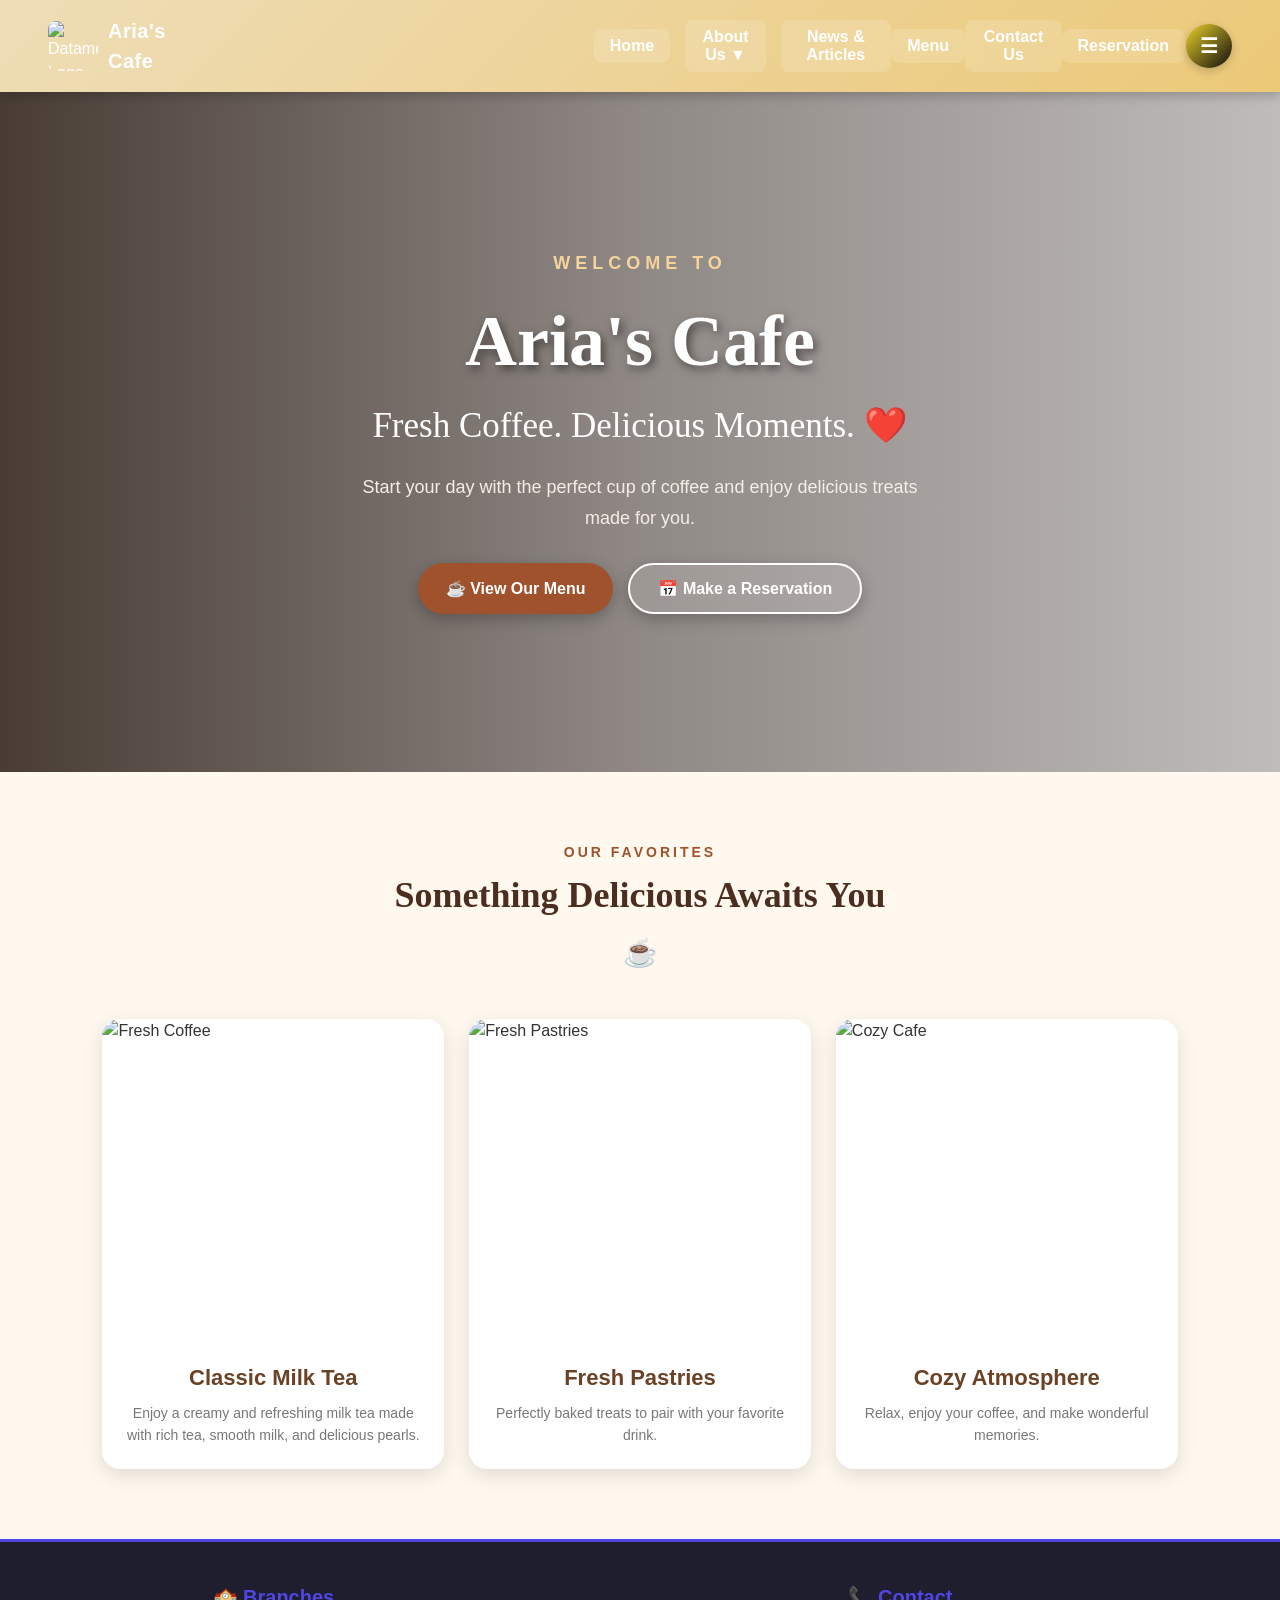
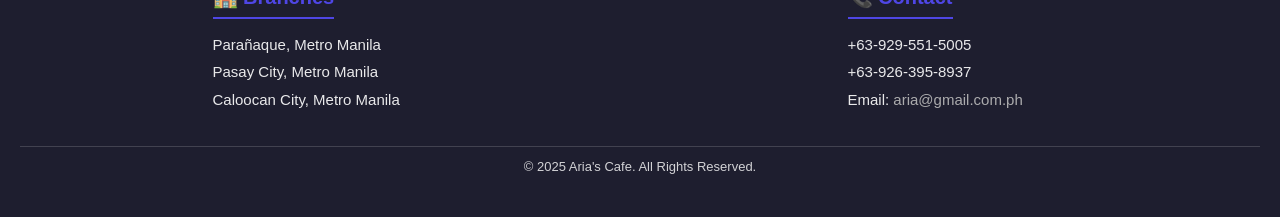
==== index.html @ 51f691fb "Add files via upload" ====
<!DOCTYPE html>
<html lang="en">
<head>
  <meta charset="UTF-8">
  <title>Aria's Cafe</title>
  <link rel="stylesheet" href="dcsa.css">
</head>
<body>

  <!-- ===== NAVIGATION ===== -->
  <nav>
    <div style="display: flex; align-items: center; gap: 10px;">
      <img src="img/olog.jpg" alt="Datamex Logo" style="width: 50px; height: 50px;">
      <strong>Aria's Cafe</strong>
    </div>
    
    <div class="nav-buttons">
      <button class="btn" onclick="window.location.href='index.html'">Home</button>
      <div class="dropdown">
        <button class="btn">About Us ▼</button>
        <div class="dropdown-content">
          <button onclick="window.location.href='history.html'">Our History</button>   
          <button onclick="window.location.href='mission.html'">Our Mission & Vision</button>
        </div>
      </div>

      <button class="btn" onclick="window.location.href='news.html'">News & Articles</button>
    </div>

    <button class="btn" onclick="window.location.href='menu.html'">Menu</button>
  </div>

    <button class="btn" onclick="window.location.href='contact.html'">Contact Us</button>
  </div>

  <button class="btn" onclick="window.location.href='reservation.html'">Reservation</button>
</div>

    <div class="profile-wrapper" id="profileWrapper">
      <button id="profileBtn" class="profile-btn" aria-haspopup="true" aria-expanded="false">☰</button>
      <ul id="profileMenu" class="profile-menu">
        <li><a href="profile.html" class="profile-item">👤 My Profile</a></li>
        <li><a href="login.html" id="logoutBtn" class="profile-item">➜] Logout</a></li>
      </ul>
    </div>
  </nav>

  <!-- ===== HOME SECTION ===== -->
<section id="home" class="home-hero">

  <div class="hero-overlay"></div>

  <div class="hero-content">
    <p class="hero-small">WELCOME TO</p>

    <h1>Aria's Cafe</h1>

    <p class="hero-subtitle">
      Fresh Coffee. Delicious Moments. ❤️
    </p>

    <p class="hero-description">
      Start your day with the perfect cup of coffee
      and enjoy delicious treats made for you.
    </p>

    <div class="hero-buttons">
      <button onclick="window.location.href='menu.html'" class="hero-btn">
        ☕ View Our Menu
      </button>

      <button onclick="window.location.href='reservation.html'" class="hero-btn outline">
        📅 Make a Reservation
      </button>
    </div>
  </div>

</section>

<!-- ===== FEATURED SECTION ===== -->
<section class="featured-section">

  <div class="section-title">
    <p>OUR FAVORITES</p>
    <h2>Something Delicious Awaits You</h2>
    <span>☕</span>
  </div>

  <div class="featured-grid">

    <div class="featured-card">
      <img src="img/b1.jpg" alt="Fresh Coffee">
      <div class="featured-info">
        <h3>Classic Milk Tea</h3>
        <p>
          Enjoy a creamy and refreshing milk tea made with rich tea, smooth milk, and delicious pearls.
        </p>
      </div>
    </div>

    <div class="featured-card">
      <img src="img/b3.jpg" alt="Fresh Pastries">
      <div class="featured-info">
        <h3>Fresh Pastries</h3>
        <p>
          Perfectly baked treats to pair with your favorite drink.
        </p>
      </div>
    </div>

    <div class="featured-card">
      <img src="img/b4.jpg" alt="Cozy Cafe">
      <div class="featured-info">
        <h3>Cozy Atmosphere</h3>
        <p>
          Relax, enjoy your coffee, and make wonderful memories.
        </p>
      </div>
    </div>

  </div>

</section>


  


  <!-- ===== FOOTER ===== -->
  <footer class="footer">
    <div class="footer-container">
      
      <div class="footer-section">
        <h2>🏫 Branches</h2>
        <p>Parañaque, Metro Manila</p>
        <p>Pasay City, Metro Manila</p>
        <p>Caloocan City, Metro Manila</p>
      </div>

      <div class="footer-section">
        <h2>📞 Contact</h2>
        <p>+63-929-551-5005</p>
        <p>+63-926-395-8937</p>
        <p>Email: <a href="mailto:info@datamex.edu.ph">aria@gmail.com.ph</a></p>
      </div>

    </div>

    <div class="footer-bottom">
      <p>© 2025 Aria's Cafe. All Rights Reserved.</p>
    </div>
  </footer>

  <script src="dcsa.js"></script>
</body>
</html>
---- dcsa.css ----
/* =====================================
   GLOBAL STYLES
===================================== */
* {
  box-sizing: border-box;
  margin: 0;
  padding: 0;
}

body {
  font-family: "Segoe UI", Arial, sans-serif;
  background-color: #f3f4f6;
  color: #333;
  line-height: 1.5;
  display: flex;
  flex-direction: column;
  min-height: 100vh;
}

/* Containers */
.container {
  padding: 1rem;
}

.page, main, .content-wrapper {
  flex: 1;
  min-height: 100vh;
}

/* =====================================
   NAVIGATION BAR
===================================== */
nav {
  background: linear-gradient(135deg, #eeddb7, #ecc978);
  color: white;
  padding: 1rem 3rem;
  display: flex;
  justify-content: space-between;
  align-items: center;
  box-shadow: 0 4px 10px rgba(0,0,0,0.2);
  position: sticky;
  top: 0;
  z-index: 1000;
}

nav img {
  border-radius: 8px;
}

nav strong {
  font-size: 20px;
  letter-spacing: 0.5px;
}

.nav-buttons {
  display: flex;
  align-items: center;
  gap: 15px;
  margin-left: 35%;
}

/* Navigation Buttons */
nav button {
  padding: 8px 16px;
  border: none;
  border-radius: 8px;
  cursor: pointer;
  font-size: 16px;
  font-weight: bold;
  transition: all 0.3s ease;
}

nav .btn {
  background: rgba(255, 255, 255, 0.15);
  color: #fff;
  backdrop-filter: blur(6px);
}

nav .btn:hover {
  color: black;
  background-color: white;
  transform: translateY(-2px);
}

nav .btn-outline {
  background: transparent;
  border: 2px solid white;
  color: white;
}

nav .btn-outline:hover {
  background: white;
  color: #b22222;
  transform: translateY(-2px);
}

/* Dropdown */
.dropdown {
  position: relative;
  display: inline-block;
}

.dropdown-content {
  display: none;
  position: absolute;
  background: #f9f9f9;
  min-width: 160px;
  border-radius: 6px;
  box-shadow: 0px 4px 10px rgba(0,0,0,0.1);
  overflow: hidden;
  z-index: 1;
}

.dropdown-content button {
  width: 100%;
  background: none;
  border: none;
  color: #333;
  text-align: left;
  padding: 10px 15px;
  font-size: 14px;
  cursor: pointer;
  transition: background 0.2s;
}

.dropdown-content button:hover {
  background: #e3a023;
  color: white;
}

.dropdown:hover .dropdown-content {
  display: block;
}

/* =====================================
   PROFILE DROPDOWN
===================================== */
.profile-wrapper {
  position: relative;
  display: inline-block;
}

.profile-btn {
  background: linear-gradient(135deg, #ead02a, #0e0d0d);
  color: white;
  font-size: 20px;
  padding: 10px 14px;
  border: none;
  border-radius: 50%;
  cursor: pointer;
  transition: all 0.3s ease;
  box-shadow: 0 3px 10px rgba(0,0,0,0.2);
}

.profile-btn:hover {
  transform: scale(1.1);
  background: linear-gradient(135deg, #0e0d0d, #ead02a);
}

.profile-menu {
  position: absolute;
  top: 55px;
  right: 0;
  background: white;
  border-radius: 10px;
  list-style: none;
  padding: 8px 0;
  margin: 0;
  width: 170px;
  box-shadow: 0 6px 20px rgba(0,0,0,0.15);
  display: none;
  opacity: 0;
  transform: translateY(-10px);
  transition: all 0.25s ease;
  z-index: 999;
}

.profile-menu.show {
  display: block;
  opacity: 1;
  transform: translateY(0);
}

.profile-item {
  display: block;
  padding: 10px 15px;
  text-decoration: none;
  color: #333;
  font-weight: 500;
  transition: background 0.3s, color 0.3s;
}

.profile-item:hover {
  background: linear-gradient(135deg, #004aad1a, #8000001a);
  color: #800000;
}

/* =====================================
   CONTENT & CARDS
===================================== */
.bgimg {
  background: url("img/gb.jpg") center/cover no-repeat;
  min-height: 100vh;
  position: relative;
  color: #e5dcc159;
}

.card {
  background: #fff;
  padding: 1.5rem;
  border-radius: 10px;
  margin-bottom: 1.5rem;
  box-shadow: 0 4px 10px rgba(0,0,0,0.08);
  transition: transform 0.2s ease, box-shadow 0.2s ease;
}

.card:hover {
  transform: translateY(-3px);
  box-shadow: 0 6px 14px rgba(0,0,0,0.12);
}

/* Inputs */
.input {
  width: 100%;
  padding: 10px 12px;
  margin: 8px 0;
  border: 1.5px solid #d1d5db;
  border-radius: 6px;
  font-size: 15px;
  outline: none;
  transition: border-color 0.2s, box-shadow 0.2s;
}

.input:focus {
  border-color: #4F46E5;
  box-shadow: 0 0 0 3px rgba(79, 70, 229, 0.15);
}

/* Buttons */
.btn-main {
  background: linear-gradient(135deg, #4F46E5, #6366F1);
  color: #fff;
  border: none;
  padding: 10px 18px;
  border-radius: 6px;
  cursor: pointer;
  font-size: 15px;
  font-weight: 500;
  transition: background 0.2s ease, transform 0.1s ease;
}

.btn-main:hover {
  background: linear-gradient(135deg, #4338CA, #4F46E5);
  transform: translateY(-1px);
}

.btn-main:active {
  transform: translateY(1px);
  opacity: 0.9;
}

/* Tables */
table {
  width: 100%;
  border-collapse: collapse;
  margin-top: 10px;
  font-size: 14px;
}

th, td {
  padding: 8px;
  border-bottom: 1px solid #ddd;
  text-align: left;
}

th {
  background: #f3f4f6;
}

.menu {
  display: none;
  max-width: 900px;
  min-height: 100vh;
  margin: 30px auto;
  padding: 20px;
  border-radius: 12px;
  background: #fff;
  box-shadow: 0 4px 12px rgba(0,0,0,0.1);
}

.menu h2 {
  text-align: center;
  background-color: wheat;
  padding: 10px;
  border-radius: 8px;
  margin-bottom: 20px;
}

.menu-grid {
  display: grid;
  grid-template-columns: repeat(auto-fill, minmax(140px, 1fr));
  grid-auto-rows: 1fr;   /* Keeps row height consistent */
  gap: 15px;
  max-height: 550px;   
  overflow-y: auto;     
  padding: 10px;
}

.menu-item {
  background: rgb(229, 211, 179);
  border: 1px solid #ddd;
  border-radius: 10px;
  padding: 10px;
  text-align: center;
  font-size: 14px;
}

.menu-item img {
  width: 100%;
  height: 150px;   /* smaller images */
  object-fit: cover;
  border-radius: 8px;
  margin-bottom: 8px;
}

.menu-item h5 {
  margin: 5px 0;
  font-size: 14px;
  font-weight: 600;
  color: #333;
}

.menu-description{
  font-size:13px;
  color:#777;
  line-height:1.5;
  min-height:40px;
  margin:8px 10px;
}

.menu-price{
  font-size:17px;
  font-weight:bold;
  color:brown;
  margin:8px 0;
}

.menu-item{
  text-align:center;
}

.menu-item img{
  width:100%;
  height:180px;
  object-fit:cover;
  border-radius:15px;
}

.menu-item p {
  margin: 3px 0;
  color: #555;
  font-size: 13px;
}

.menu-item button {
  background: #a0522d;
  color: white;
  border: none;
  padding: 6px 12px;
  border-radius: 5px;
  cursor: pointer;
  font-size: 13px;
}

.menu-item button:hover {
  background: #8b3e1e;
}

/* Tabs */
.menu-tabs {
  display: flex;
  justify-content: center;
  margin-top: 20px;
  margin-bottom: -25px;
  gap: 40px;
  margin-right: 30%;
}

.tablink {
  background-color: #a0522d;
  color: #fff;
  border: none;
  padding: 12px 24px;
  border-radius: 8px;
  cursor: pointer;
  font-size: 16px;
  transition: 0.3s;
}

.tablink:hover {
  background-color: #8b3e1e;
  transform: translateY(-2px);
}

.tablink.active {
  background-color:  rgb(233, 202, 143);  
}


.order-btn, .remove-btn, #confirm-btn {
  background: #a0522d;
  color: #fff;
  border: none;
  padding: 8px 14px;
  border-radius: 6px;
  cursor: pointer;
  transition: 0.3s;
}

.order-btn:hover, .remove-btn:hover, #confirm-btn:hover {
  background: #8b3e1e;
}

.remove-btn {
  margin-left: 10px;
  background: rgb(237, 232, 233);
}


/* ================================
   CART SECTION
================================ */

#cart {
  max-width: 650px;
  margin: 30px auto;
  padding: 20px;
  background: #ffffff;
  border-radius: 12px;
  box-shadow: 0 4px 12px rgba(0,0,0,0.1);
}

#cart h3 {
  margin-bottom: 15px;
  font-size: 22px;
}

/* Cart List */
#cart ul {
  list-style: none;
  padding: 0;
  margin: 0;
}

/* Each Cart Item */
#cart-list li {
  display: flex;
  align-items: center;
  gap: 12px;
  margin-bottom: 10px;
  padding: 8px;
  border-bottom: 1px solid #eee;
}

/* Product Image */
.cart-img {
  width: 45px;
  height: 45px;
  object-fit: cover;
  border-radius: 6px;
}

/* Item Info */
.cart-info {
  flex: 1;
  font-size: 14px;
}

/* Remove Button */
.remove-btn {
  cursor: pointer;
  color: red;
  font-size: 12px;
  transition: 0.2s;
}

.remove-btn:hover {
  transform: scale(1.1);
}

/* Confirm Order Button */
#confirm-btn {
  margin-top: 15px;
  width: 100%;
  font-size: 16px;
  padding: 10px;

}
/* Popup overlay */
.popup {
display: none; 
position: fixed;
z-index: 2000; 
left: 0;
top: 0;
width: 100%; 
height: 100%; 
background: rgba(0,0,0,0.4); 
justify-content: center;
align-items: center;
}

/* Popup box */
.popup-content {
position: relative;
background: #fff;
padding: 20px;
border-radius: 12px;
width: 300px;
text-align: center;
box-shadow: 0 4px 10px rgba(0,0,0,0.3); 
animation: pop 0.3s ease-in-out;
}

@keyframes pop {
from { transform: scale(0.7); opacity: 0; }
to { transform: scale(1); opacity: 1; }
}

/* CHECKOUT OVERLAY */
.checkout-overlay{
  display:none;
  position:fixed;
  top:0; left:0;
  width:100%; height:100%;
  background:rgba(0,0,0,0.6);
  justify-content:center;
  align-items:center;
  z-index:999;
}

/* BOX */
.checkout-box{
  background:white;
  padding:25px;
  border-radius:12px;
  width:320px;
  animation:fadeIn 0.3s ease;
}

/* GROUP */
.checkout-group{
  margin-bottom:12px;
  display:flex;
  flex-direction:column;
}

.checkout-group label{
  font-size:14px;
  margin-bottom:5px;
}

.checkout-group input,
.checkout-group select{
  padding:10px;
  border-radius:6px;
  border:1px solid #ccc;
}

/* BUTTONS */
.checkout-buttons{
  display:flex;
  gap:10px;
  margin-top:10px;
}

.btn-confirm{
  flex:1;
  background:brown;
  color:white;
  border:none;
  padding:10px;
  border-radius:6px;
  cursor:pointer;
}

.btn-cancel{
  flex:1;
  background:#ddd;
  border:none;
  padding:10px;
  border-radius:6px;
  cursor:pointer;
}

/* ANIMATION */
@keyframes fadeIn{
  from{opacity:0; transform:scale(0.9);}
  to{opacity:1; transform:scale(1);}
}

/* =====================================
   RESERVATION SECTION - LARGE
===================================== */

.reservation-section {
  width: 100%;
  max-width: 750px;
  margin: 40px auto;
  padding: 45px 55px;
  background: #fff8f0;
  border-radius: 18px;
  box-shadow: 0 8px 25px rgba(0,0,0,0.12);
  text-align: center;
  font-family: "Poppins", sans-serif;
}

/* Reservation Title */
.reservation-section h3 {
  font-size: 30px;
  color: #6b4226;
  margin-bottom: 10px;
}

/* Description */
.reservation-section p {
  font-size: 17px;
  color: #555;
  margin-bottom: 30px;
}

/* Form */
.reservation-form {
  width: 100%;
}

/* Form Groups */
.reservation-form .form-group {
  margin-bottom: 24px;
  text-align: left;
}

/* Labels */
.reservation-form label {
  font-size: 16px;
  font-weight: 700;
  display: block;
  margin-bottom: 8px;
  color: #6b4226;
}

/* Input Fields */
.reservation-form input,
.reservation-form select {
  width: 100%;
  height: 52px;
  padding: 12px 16px;
  border: 1.5px solid #d1bfa7;
  border-radius: 10px;
  font-size: 16px;
  outline: none;
  background: white;
  transition: 0.3s;
}

/* Focus */
.reservation-form input:focus,
.reservation-form select:focus {
  border-color: #b17852;
  box-shadow: 0 0 8px rgba(177,120,82,0.35);
}

/* Reserve Button */
.reserve-btn {
  width: 100%;
  height: 55px;
  padding: 14px;
  margin-top: 8px;
  background: #b17852;
  color: white;
  font-size: 18px;
  font-weight: bold;
  border: none;
  border-radius: 10px;
  cursor: pointer;
  transition: 0.3s;
}

.reserve-btn:hover {
  background: #6b4226;
  transform: translateY(-2px);
  box-shadow: 0 5px 12px rgba(0,0,0,0.15);
}

/* =====================================
   FOOTER
===================================== */
footer {
  background: #1e1e2f;
  color: white;
  padding: 40px 20px;
  border-top: 3px solid #4F46E5;
  margin-top: auto;
}

.footer-container {
  display: flex;
  justify-content: space-around;
  flex-wrap: wrap;
  gap: 30px;
}

.footer-section {
  min-width: 220px;
}

.footer-section h2 {
  color: #4F46E5;
  font-size: 20px;
  margin-bottom: 10px;
  border-bottom: 2px solid #4F46E5;
  display: inline-block;
  padding-bottom: 5px;
}

.footer-section p {
  margin: 5px 0;
  font-size: 15px;
  opacity: 0.9;
}

.footer-section a {
  color: #bbb;
  text-decoration: none;
  transition: color 0.2s;
}

.footer-section a:hover {
  color: #fff;
}

.footer-bottom {
  text-align: center;
  border-top: 1px solid rgba(255,255,255,0.2);
  margin-top: 30px;
  padding-top: 10px;
  font-size: 13px;
  opacity: 0.8;
}

@media (max-width: 600px) {
  .footer-container {
    flex-direction: column;
    align-items: center;
    text-align: center;
  }
}

/* =====================================
   HOME HERO SECTION
===================================== */

.home-hero {
  position: relative;
  min-height: 680px;
  background-image: url("img/gb.jpg");
  background-size: cover;
  background-position: center;
  display: flex;
  align-items: center;
  justify-content: center;
  overflow: hidden;
}

.hero-overlay {
  position: absolute;
  inset: 0;
  background: linear-gradient(
    90deg,
    rgba(35, 20, 10, 0.82),
    rgba(35, 20, 10, 0.48),
    rgba(35, 20, 10, 0.25)
  );
}

.hero-content {
  position: relative;
  z-index: 2;
  text-align: center;
  color: white;
  max-width: 850px;
  padding: 40px 20px;
  animation: heroFade 1s ease;
}

.hero-small {
  font-size: 18px;
  font-weight: bold;
  letter-spacing: 5px;
  margin-bottom: 10px;
  color: #f4d49a;
}

.hero-content h1 {
  font-family: Georgia, serif;
  font-size: 72px;
  margin: 0;
  text-shadow: 3px 4px 10px rgba(0,0,0,0.5);
}

.hero-subtitle {
  font-family: "Brush Script MT", cursive;
  font-size: 35px;
  margin-top: 5px;
}

.hero-description {
  max-width: 600px;
  margin: 20px auto;
  font-size: 18px;
  line-height: 1.7;
  color: #f5eee6;
}

.hero-buttons {
  display: flex;
  justify-content: center;
  gap: 15px;
  margin-top: 30px;
  flex-wrap: wrap;
}

.hero-btn {
  border: none;
  padding: 14px 28px;
  border-radius: 30px;
  background: #a0522d;
  color: white;
  font-size: 16px;
  font-weight: bold;
  cursor: pointer;
  transition: 0.3s;
  box-shadow: 0 5px 15px rgba(0,0,0,0.25);
}

.hero-btn:hover {
  background: #7d3b20;
  transform: translateY(-3px);
}

.hero-btn.outline {
  background: rgba(255,255,255,0.12);
  border: 2px solid white;
}

.hero-btn.outline:hover {
  background: white;
  color: #6b4226;
}

@keyframes heroFade {
  from {
    opacity: 0;
    transform: translateY(25px);
  }

  to {
    opacity: 1;
    transform: translateY(0);
  }
}


/* =====================================
   FEATURED SECTION
===================================== */

.featured-section {
  background: #fff8ef;
  padding: 70px 8%;
}

.section-title {
  text-align: center;
  margin-bottom: 45px;
}

.section-title p {
  color: #a0522d;
  font-size: 14px;
  font-weight: bold;
  letter-spacing: 3px;
  margin-bottom: 5px;
}

.section-title h2 {
  color: #4b2e1f;
  font-family: Georgia, serif;
  font-size: 36px;
  margin-bottom: 10px;
}

.section-title span {
  font-size: 28px;
}

.featured-grid {
  display: grid;
  grid-template-columns: repeat(3, 1fr);
  gap: 25px;
  max-width: 1100px;
  margin: auto;
}

.featured-card {
  background: white;
  border-radius: 18px;
  overflow: hidden;
  box-shadow: 0 6px 20px rgba(0,0,0,0.12);
  transition: 0.3s;
}

.featured-card:hover {
  transform: translateY(-8px);
  box-shadow: 0 12px 28px rgba(0,0,0,0.18);
}

.featured-card img {
  width: 100%;
  height: 320px;
  object-fit: cover;
  display: block;
}

.featured-info {
  padding: 22px;
  text-align: center;
}

.featured-info h3 {
  color: #6b4226;
  font-size: 22px;
  margin-bottom: 8px;
}

.featured-info p {
  color: #777;
  font-size: 14px;
  line-height: 1.6;
}


/* =====================================
   HOME RESPONSIVE
===================================== */

@media (max-width: 800px) {

  .hero-content h1 {
    font-size: 52px;
  }

  .hero-subtitle {
    font-size: 28px;
  }

  .featured-grid {
    grid-template-columns: 1fr;
    max-width: 500px;
  }

}

@media (max-width: 500px) {

  .home-hero {
    min-height: 600px;
  }

  .hero-content h1 {
    font-size: 42px;
  }

  .hero-subtitle {
    font-size: 24px;
  }

  .hero-description {
    font-size: 15px;
  }

  .hero-btn {
    width: 100%;
  }

}
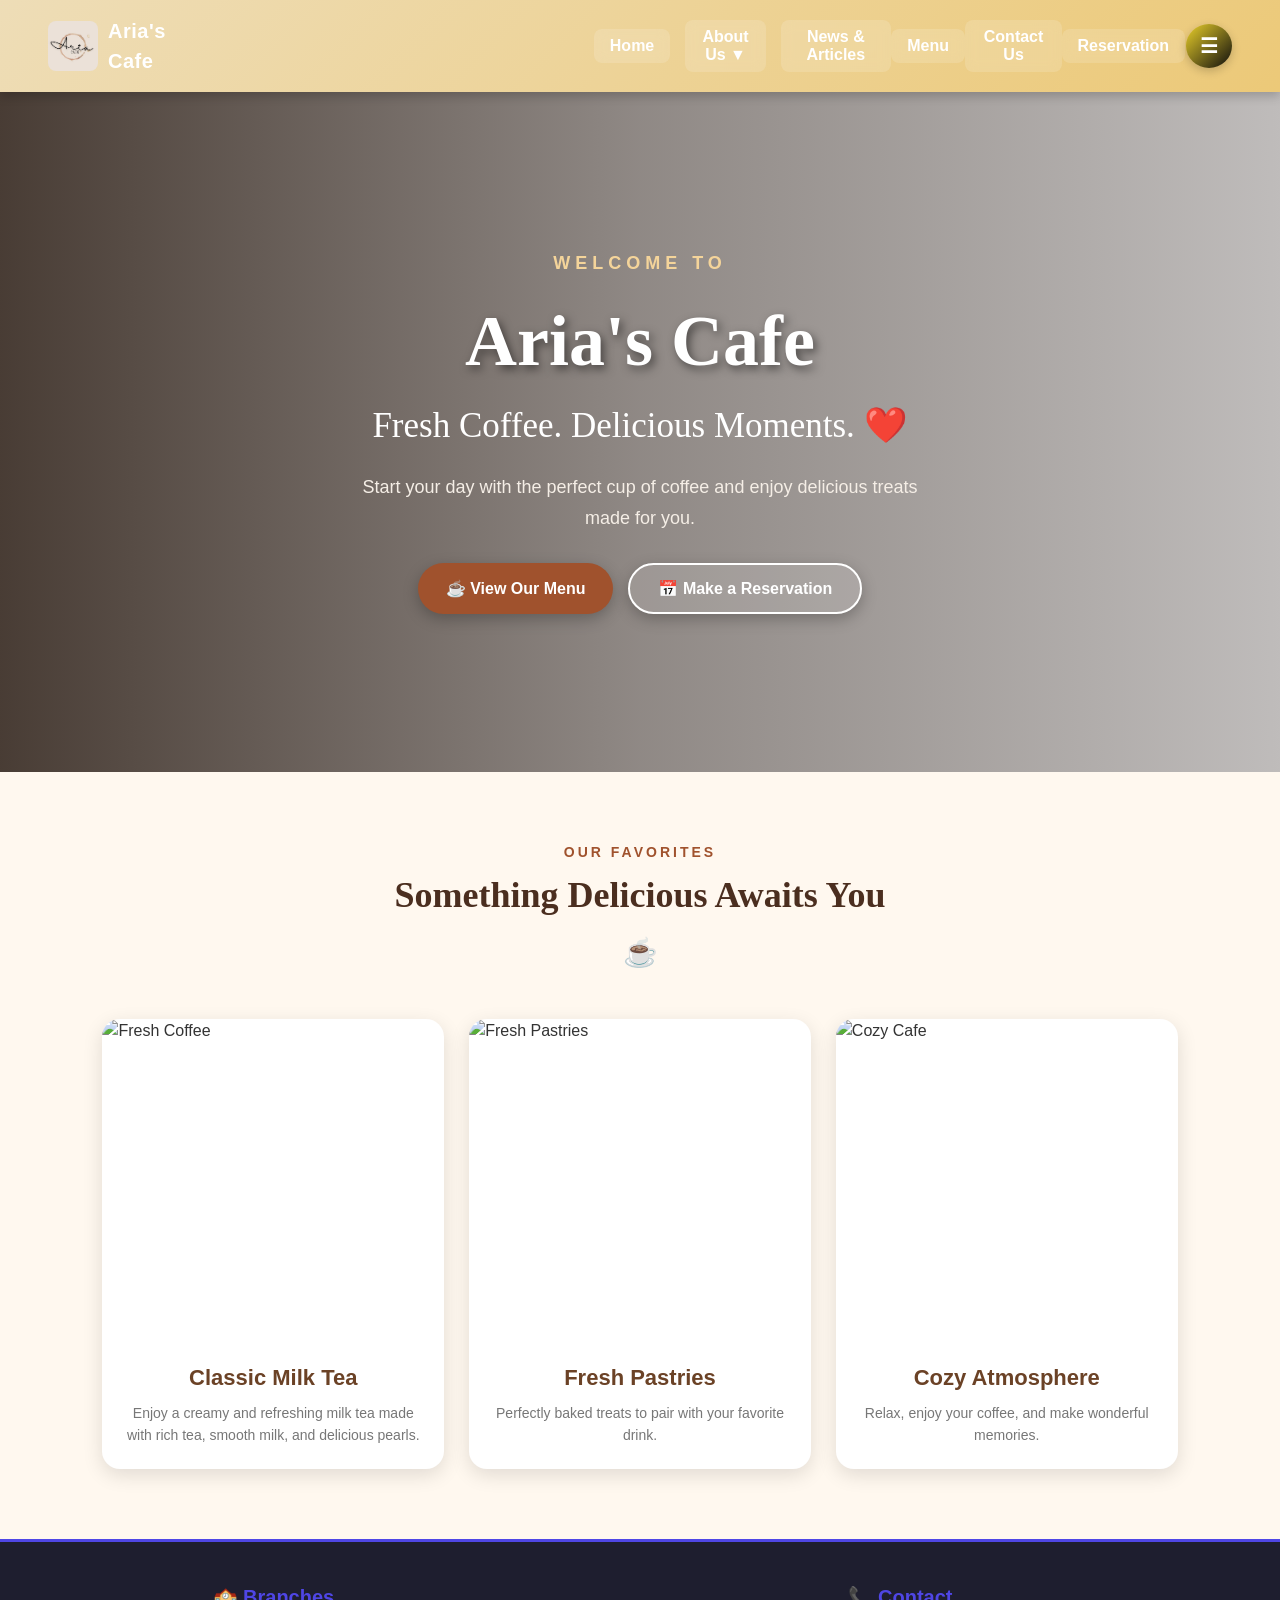
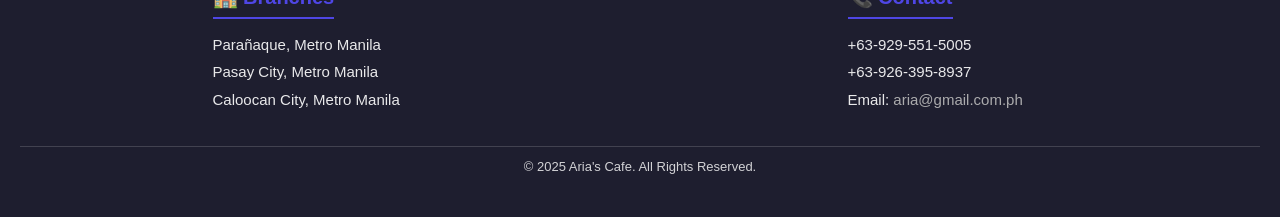
==== commit 6da37748: "Update index.html" ====
--- a/index.html
+++ b/index.html
@@ -10,7 +10,7 @@
   <!-- ===== NAVIGATION ===== -->
   <nav>
     <div style="display: flex; align-items: center; gap: 10px;">
-      <img src="img/olog.jpg" alt="Datamex Logo" style="width: 50px; height: 50px;">
+      <img src="olog.jpg" alt="Datamex Logo" style="width: 50px; height: 50px;">
       <strong>Aria's Cafe</strong>
     </div>
     
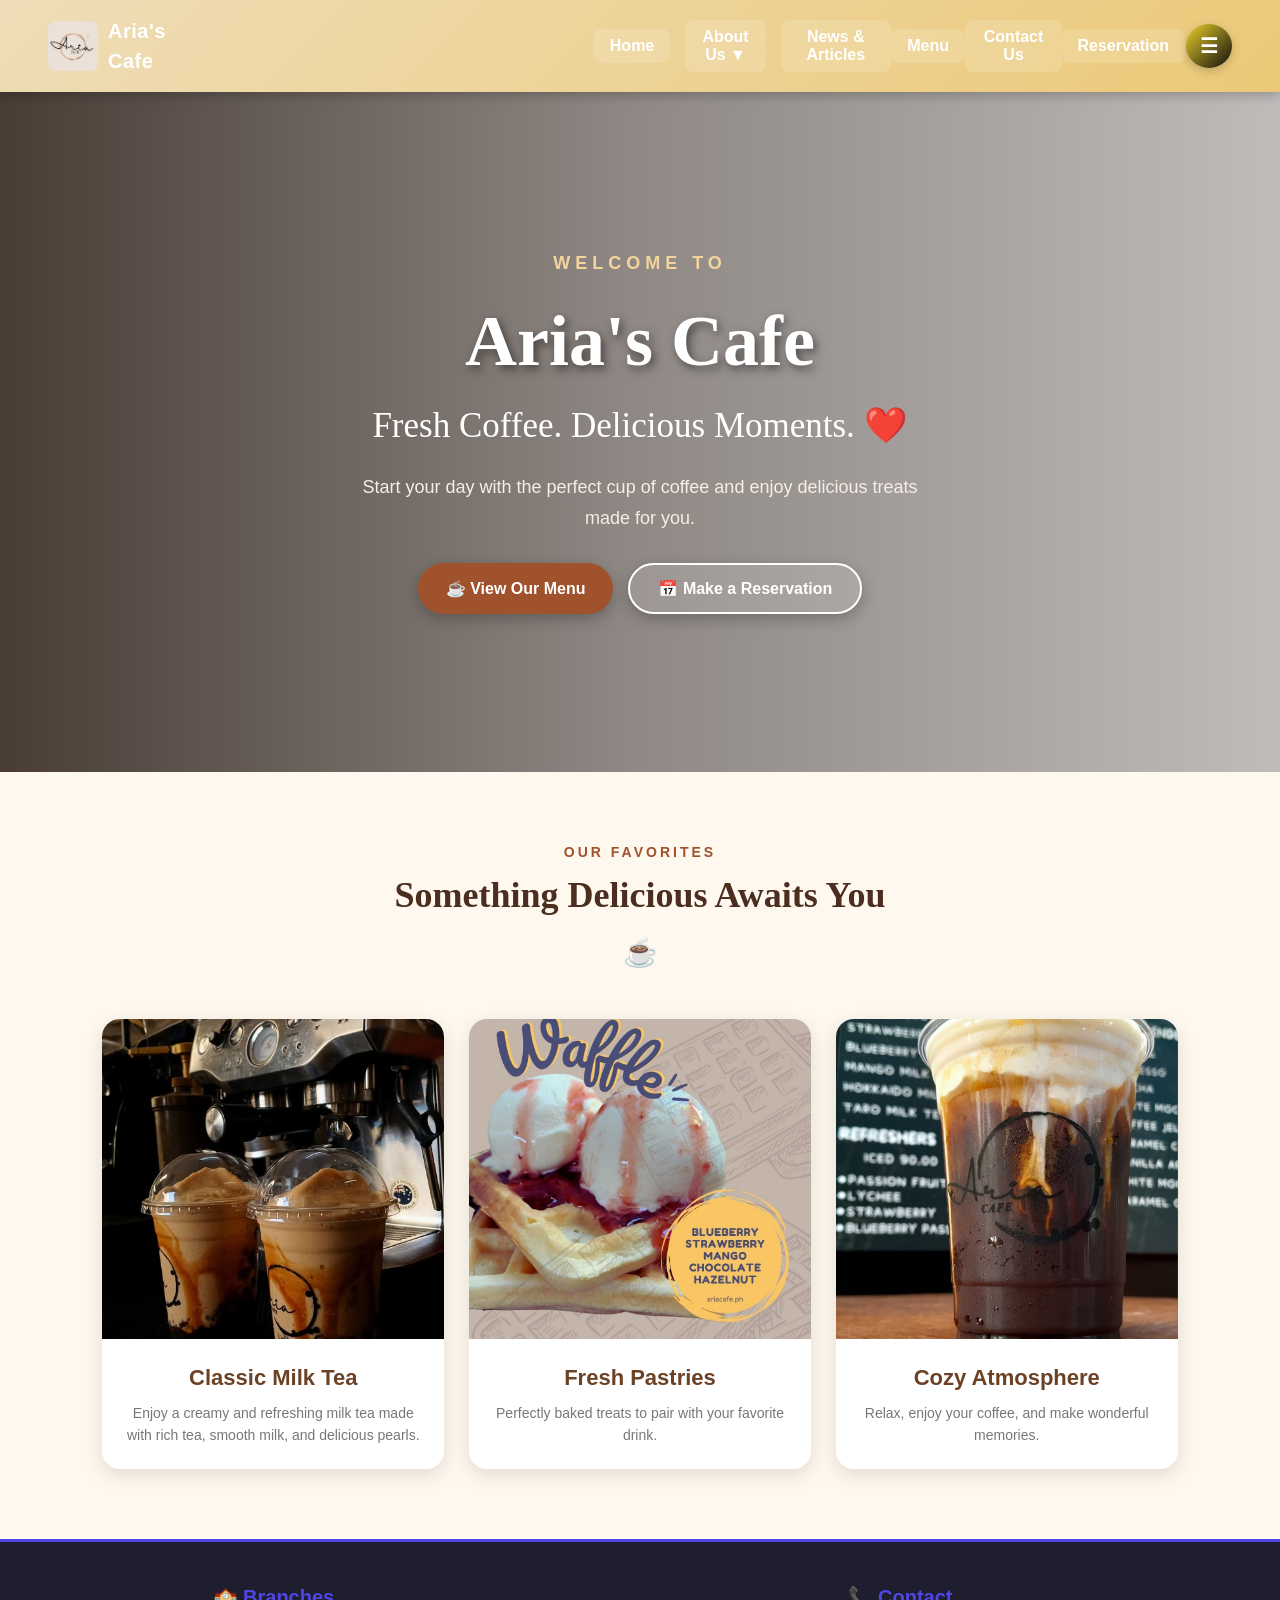
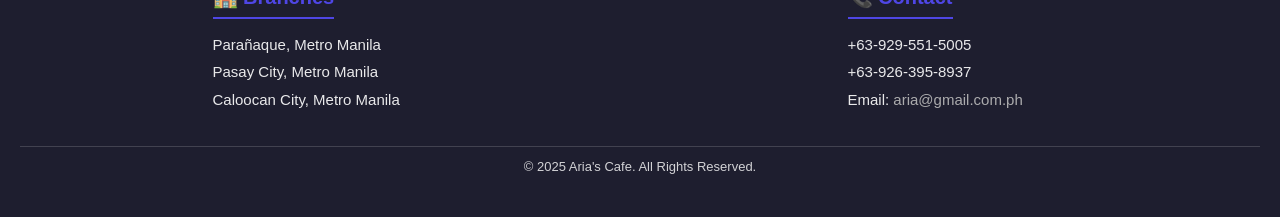
==== commit b68a5c48: "Update index.html" ====
--- a/index.html
+++ b/index.html
@@ -89,7 +89,7 @@
   <div class="featured-grid">
 
     <div class="featured-card">
-      <img src="img/b1.jpg" alt="Fresh Coffee">
+      <img src="b1.jpg" alt="Fresh Coffee">
       <div class="featured-info">
         <h3>Classic Milk Tea</h3>
         <p>
@@ -99,7 +99,7 @@
     </div>
 
     <div class="featured-card">
-      <img src="img/b3.jpg" alt="Fresh Pastries">
+      <img src="b3.jpg" alt="Fresh Pastries">
       <div class="featured-info">
         <h3>Fresh Pastries</h3>
         <p>
@@ -109,7 +109,7 @@
     </div>
 
     <div class="featured-card">
-      <img src="img/b4.jpg" alt="Cozy Cafe">
+      <img src="b4.jpg" alt="Cozy Cafe">
       <div class="featured-info">
         <h3>Cozy Atmosphere</h3>
         <p>
